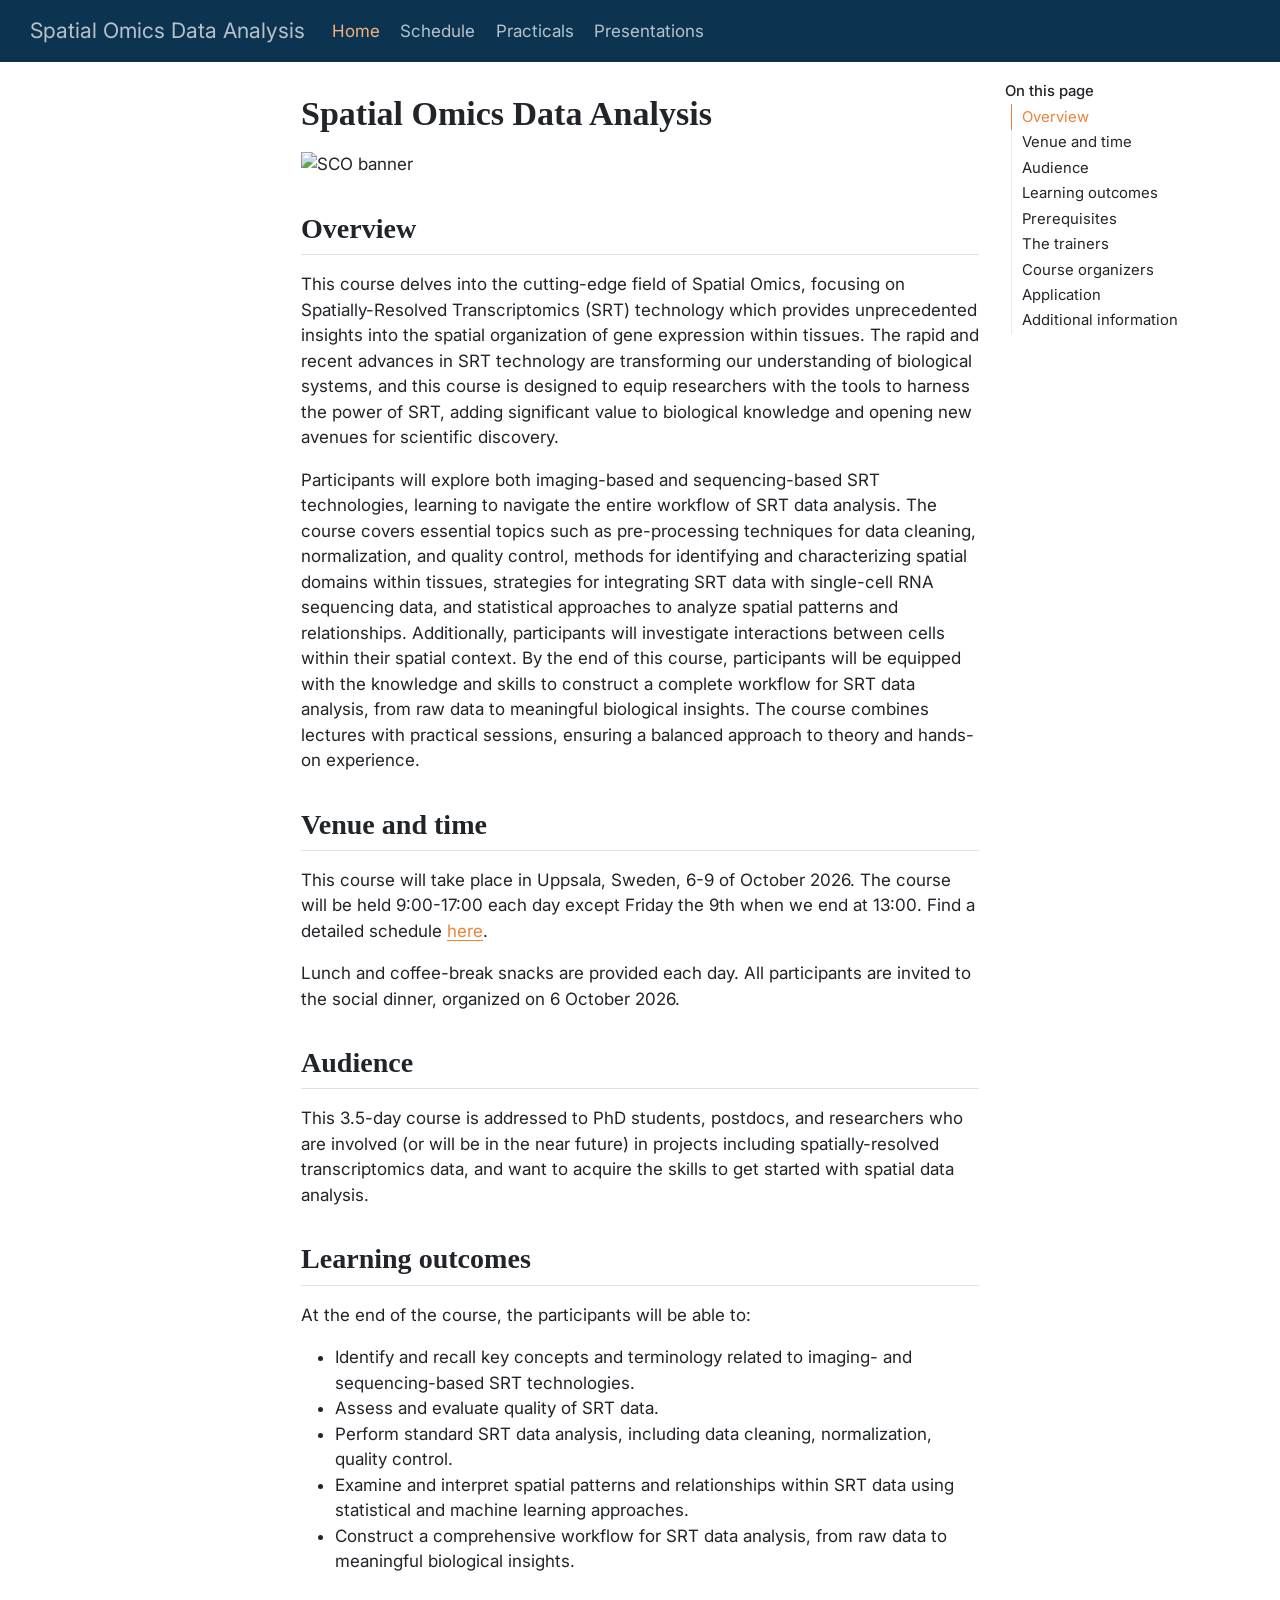
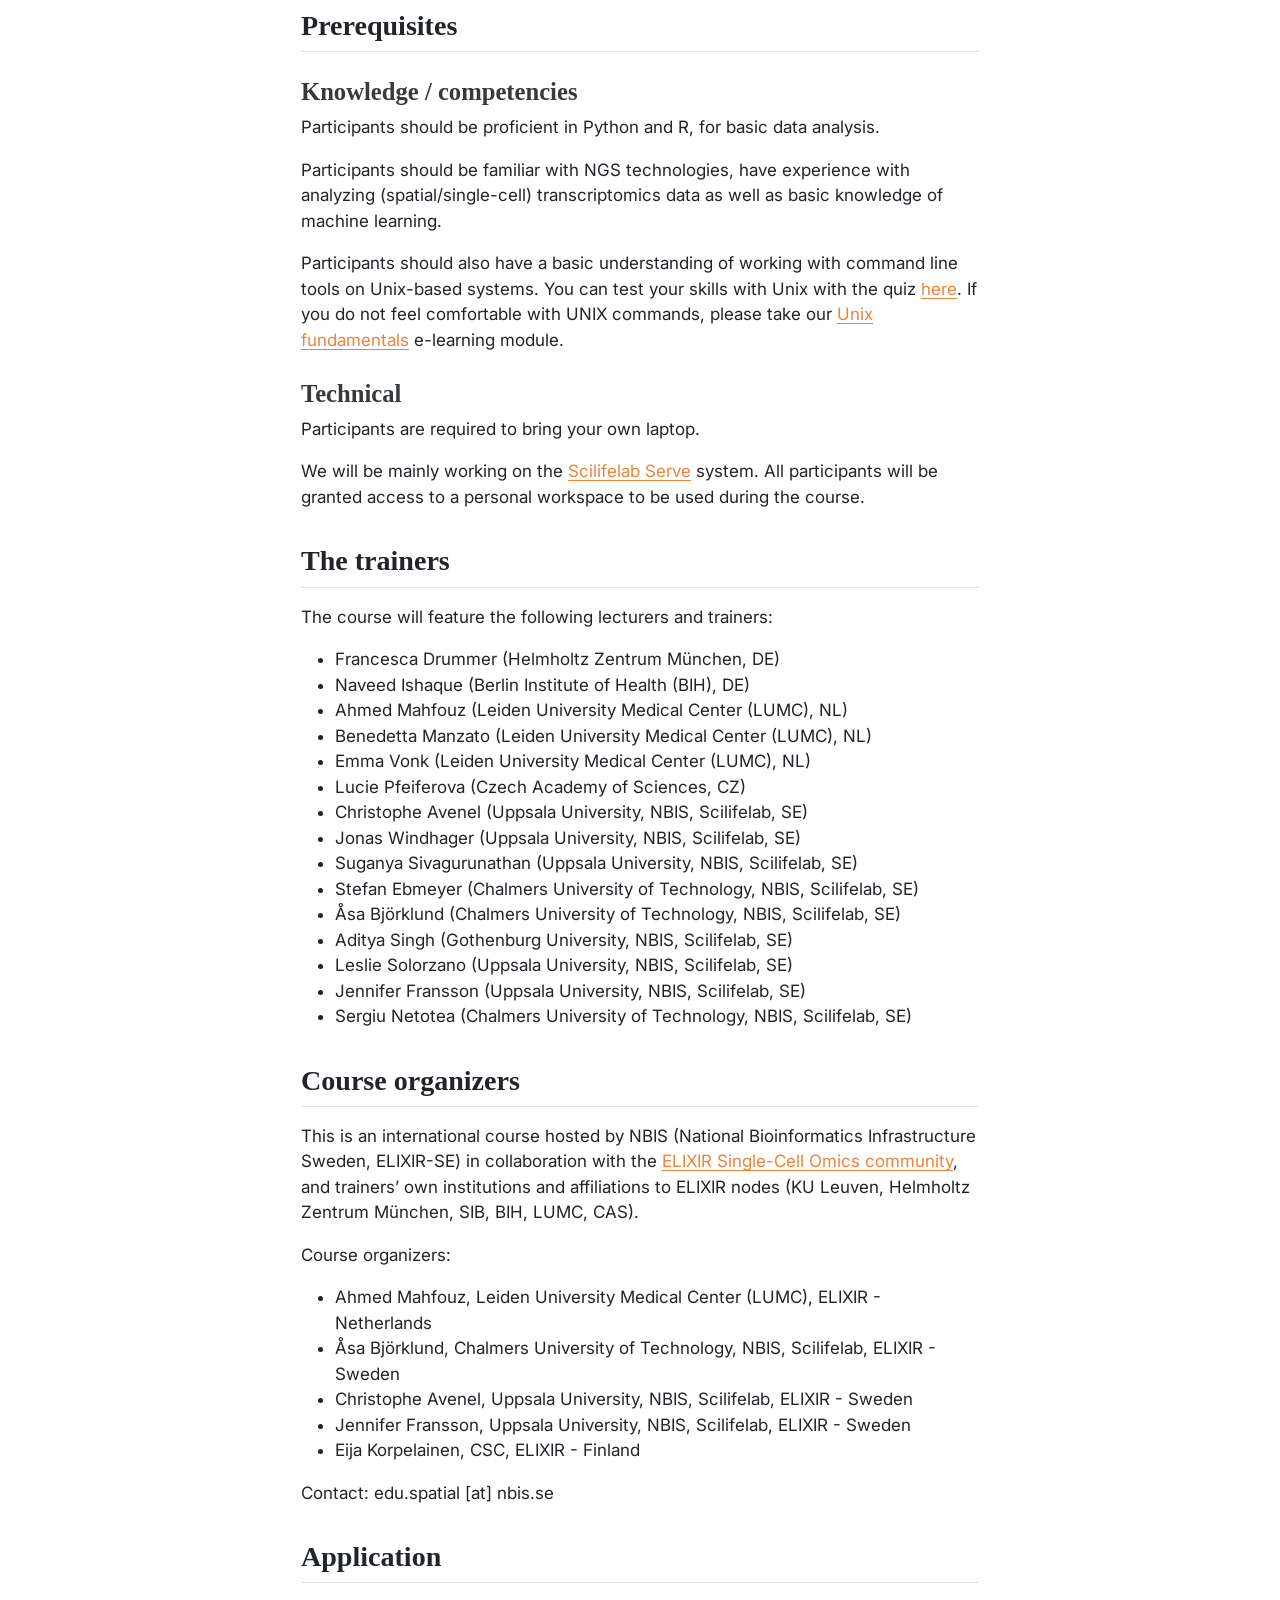
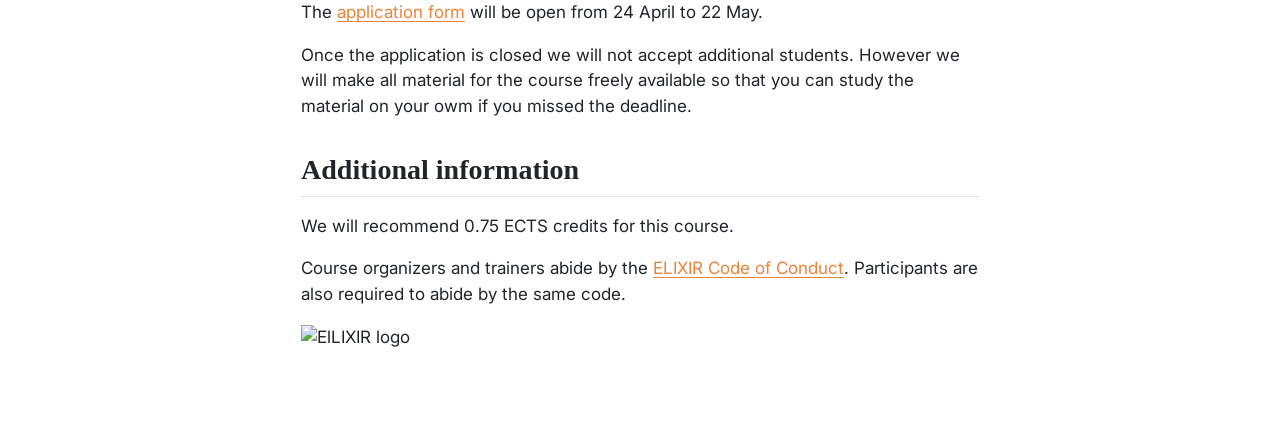
==== index.html @ 13019607 "Built site for gh-pages" ====
<!DOCTYPE html>
<html xmlns="http://www.w3.org/1999/xhtml" lang="en" xml:lang="en"><head>

<meta charset="utf-8">
<meta name="generator" content="quarto-1.9.37">

<meta name="viewport" content="width=device-width, initial-scale=1.0, user-scalable=yes">


<title>Spatial Omics Data Analysis</title>
<style>
/* Default styles provided by pandoc.
** See https://pandoc.org/MANUAL.html#variables-for-html for config info.
*/
code{white-space: pre-wrap;}
span.smallcaps{font-variant: small-caps;}
div.columns{display: flex; gap: min(4vw, 1.5em);}
div.column{flex: auto; overflow-x: auto;}
div.hanging-indent{margin-left: 1.5em; text-indent: -1.5em;}
ul.task-list{list-style: none;}
ul.task-list li input[type="checkbox"] {
  width: 0.8em;
  margin: 0 0.8em 0.2em -1em; /* quarto-specific, see https://github.com/quarto-dev/quarto-cli/issues/4556 */ 
  vertical-align: middle;
}
</style>


<script src="site_libs/quarto-nav/quarto-nav.js"></script>
<script src="site_libs/quarto-nav/headroom.min.js"></script>
<script src="site_libs/clipboard/clipboard.min.js"></script>
<script src="site_libs/quarto-search/autocomplete.umd.js"></script>
<script src="site_libs/quarto-search/fuse.min.js"></script>
<script src="site_libs/quarto-search/quarto-search.js"></script>
<meta name="quarto:offset" content="./">
<link href="./assets/elixir_favicon.ico" rel="icon">
<script src="site_libs/quarto-html/quarto.js" type="module"></script>
<script src="site_libs/quarto-html/tabsets/tabsets.js" type="module"></script>
<script src="site_libs/quarto-html/popper.min.js"></script>
<script src="site_libs/quarto-html/tippy.umd.min.js"></script>
<script src="site_libs/quarto-html/anchor.min.js"></script>
<link href="site_libs/quarto-html/tippy.css" rel="stylesheet">
<link href="site_libs/quarto-html/quarto-syntax-highlighting-7f8f88aac4f3542376d5c11b86a4c14d.css" rel="stylesheet" id="quarto-text-highlighting-styles">
<script src="site_libs/bootstrap/bootstrap.min.js"></script>
<link href="site_libs/bootstrap/bootstrap-icons.css" rel="stylesheet">
<link href="site_libs/bootstrap/bootstrap-8b80c645abefe39c3306ede891ec8e06.min.css" rel="stylesheet" append-hash="true" id="quarto-bootstrap" data-mode="light">
<script id="quarto-search-options" type="application/json">{
  "location": "navbar",
  "copy-button": false,
  "collapse-after": 3,
  "panel-placement": "end",
  "type": "overlay",
  "limit": 50,
  "keyboard-shortcut": [
    "f",
    "/",
    "s"
  ],
  "show-item-context": false,
  "language": {
    "search-no-results-text": "No results",
    "search-matching-documents-text": "matching documents",
    "search-copy-link-title": "Copy link to search",
    "search-hide-matches-text": "Hide additional matches",
    "search-more-match-text": "more match in this document",
    "search-more-matches-text": "more matches in this document",
    "search-clear-button-title": "Clear",
    "search-text-placeholder": "",
    "search-detached-cancel-button-title": "Cancel",
    "search-submit-button-title": "Submit",
    "search-label": "Search"
  }
}</script>


</head>

<body class="nav-sidebar floating nav-fixed quarto-light">

<div id="quarto-search-results"></div>
  <header id="quarto-header" class="headroom fixed-top">
    <nav class="navbar navbar-expand-lg " data-bs-theme="dark">
      <div class="navbar-container container-fluid">
      <div class="navbar-brand-container mx-auto">
    <a class="navbar-brand" href="./index.html">
    <span class="navbar-title">Spatial Omics Data Analysis</span>
    </a>
  </div>
            <div id="quarto-search" class="" title="Search"></div>
          <button class="navbar-toggler" type="button" data-bs-toggle="collapse" data-bs-target="#navbarCollapse" aria-controls="navbarCollapse" role="menu" aria-expanded="false" aria-label="Toggle navigation" onclick="if (window.quartoToggleHeadroom) { window.quartoToggleHeadroom(); }">
  <span class="navbar-toggler-icon"></span>
</button>
          <div class="collapse navbar-collapse" id="navbarCollapse">
            <ul class="navbar-nav navbar-nav-scroll me-auto">
  <li class="nav-item">
    <a class="nav-link active" href="./index.html" aria-current="page"> 
<span class="menu-text">Home</span></a>
  </li>  
  <li class="nav-item">
    <a class="nav-link" href="./schedule.html"> 
<span class="menu-text">Schedule</span></a>
  </li>  
  <li class="nav-item">
    <a class="nav-link" href="./practicals.html"> 
<span class="menu-text">Practicals</span></a>
  </li>  
  <li class="nav-item">
    <a class="nav-link" href="./presentations.html"> 
<span class="menu-text">Presentations</span></a>
  </li>  
</ul>
            <ul class="navbar-nav navbar-nav-scroll ms-auto">
  <li class="nav-item compact">
    <a class="nav-link" href="https://github.com/elixir-europe-training/ELIXIR-SCO-spatial-omics-2026/"> <i class="bi bi-github" role="img" aria-label="GitHub">
</i> 
<span class="menu-text"></span></a>
  </li>  
</ul>
          </div> <!-- /navcollapse -->
            <div class="quarto-navbar-tools">
</div>
      </div> <!-- /container-fluid -->
    </nav>
  <nav class="quarto-secondary-nav">
    <div class="container-fluid d-flex">
      <button type="button" class="quarto-btn-toggle btn" data-bs-toggle="collapse" role="button" data-bs-target=".quarto-sidebar-collapse-item" aria-controls="quarto-sidebar" aria-expanded="false" aria-label="Toggle sidebar navigation" onclick="if (window.quartoToggleHeadroom) { window.quartoToggleHeadroom(); }">
        <i class="bi bi-layout-text-sidebar-reverse"></i>
      </button>
        <nav class="quarto-page-breadcrumbs" aria-label="breadcrumb"><ol class="breadcrumb"><li class="breadcrumb-item">Spatial Omics Data Analysis</li></ol></nav>
        <a class="flex-grow-1" role="navigation" data-bs-toggle="collapse" data-bs-target=".quarto-sidebar-collapse-item" aria-controls="quarto-sidebar" aria-expanded="false" aria-label="Toggle sidebar navigation" onclick="if (window.quartoToggleHeadroom) { window.quartoToggleHeadroom(); }">      
        </a>
    </div>
  </nav>
</header>
<!-- content -->
<div id="quarto-content" class="quarto-container page-columns page-rows-contents page-layout-article page-navbar">
<!-- sidebar -->
  <nav id="quarto-sidebar" class="sidebar collapse collapse-horizontal quarto-sidebar-collapse-item sidebar-navigation floating overflow-auto">
    <div class="pt-lg-2 mt-2 text-left sidebar-header">
      <a href="./index.html" class="sidebar-logo-link">
      <img src="./assets/ELIXIR1.png" alt="" class="sidebar-logo light-content py-0 d-lg-inline d-none">
      <img src="./assets/ELIXIR1.png" alt="" class="sidebar-logo dark-content py-0 d-lg-inline d-none">
      </a>
      </div>
</nav>
<div id="quarto-sidebar-glass" class="quarto-sidebar-collapse-item" data-bs-toggle="collapse" data-bs-target=".quarto-sidebar-collapse-item"></div>
<!-- margin-sidebar -->
    <div id="quarto-margin-sidebar" class="sidebar margin-sidebar">
        <nav id="TOC" role="doc-toc" class="toc-active">
    <h2 id="toc-title">On this page</h2>
   
  <ul>
  <li><a href="#overview" id="toc-overview" class="nav-link active" data-scroll-target="#overview">Overview</a></li>
  <li><a href="#venue-and-time" id="toc-venue-and-time" class="nav-link" data-scroll-target="#venue-and-time">Venue and time</a></li>
  <li><a href="#audience" id="toc-audience" class="nav-link" data-scroll-target="#audience">Audience</a></li>
  <li><a href="#learning-outcomes" id="toc-learning-outcomes" class="nav-link" data-scroll-target="#learning-outcomes">Learning outcomes</a></li>
  <li><a href="#prerequisites" id="toc-prerequisites" class="nav-link" data-scroll-target="#prerequisites">Prerequisites</a>
  <ul class="collapse">
  <li><a href="#knowledge-competencies" id="toc-knowledge-competencies" class="nav-link" data-scroll-target="#knowledge-competencies">Knowledge / competencies</a></li>
  <li><a href="#technical" id="toc-technical" class="nav-link" data-scroll-target="#technical">Technical</a></li>
  </ul></li>
  <li><a href="#the-trainers" id="toc-the-trainers" class="nav-link" data-scroll-target="#the-trainers">The trainers</a></li>
  <li><a href="#course-organizers" id="toc-course-organizers" class="nav-link" data-scroll-target="#course-organizers">Course organizers</a></li>
  <li><a href="#application" id="toc-application" class="nav-link" data-scroll-target="#application">Application</a></li>
  <li><a href="#additional-information" id="toc-additional-information" class="nav-link" data-scroll-target="#additional-information">Additional information</a></li>
  </ul>
</nav>
    </div>
<!-- main -->
<main class="content" id="quarto-document-content">

<header id="title-block-header" class="quarto-title-block default">
<div class="quarto-title">
<h1 class="title">Spatial Omics Data Analysis</h1>
</div>



<div class="quarto-title-meta">

    
  
    
  </div>
  


</header>


<p><img src="https://raw.githubusercontent.com/sib-swiss/images-training/main/SPODA/ELIXIR/SCObanner.png" alt="SCO banner" style="width:500px;"></p>
<section id="overview" class="level2">
<h2 class="anchored" data-anchor-id="overview">Overview</h2>
<p>This course delves into the cutting-edge field of Spatial Omics, focusing on Spatially-Resolved Transcriptomics (SRT) technology which provides unprecedented insights into the spatial organization of gene expression within tissues. The rapid and recent advances in SRT technology are transforming our understanding of biological systems, and this course is designed to equip researchers with the tools to harness the power of SRT, adding significant value to biological knowledge and opening new avenues for scientific discovery.</p>
<p>Participants will explore both imaging-based and sequencing-based SRT technologies, learning to navigate the entire workflow of SRT data analysis. The course covers essential topics such as pre-processing techniques for data cleaning, normalization, and quality control, methods for identifying and characterizing spatial domains within tissues, strategies for integrating SRT data with single-cell RNA sequencing data, and statistical approaches to analyze spatial patterns and relationships. Additionally, participants will investigate interactions between cells within their spatial context. By the end of this course, participants will be equipped with the knowledge and skills to construct a complete workflow for SRT data analysis, from raw data to meaningful biological insights. The course combines lectures with practical sessions, ensuring a balanced approach to theory and hands-on experience.</p>
</section>
<section id="venue-and-time" class="level2">
<h2 class="anchored" data-anchor-id="venue-and-time">Venue and time</h2>
<p>This course will take place in Uppsala, Sweden, 6-9 of October 2026. The course will be held 9:00-17:00 each day except Friday the 9th when we end at 13:00. Find a detailed schedule <a href="./schedule.html">here</a>.</p>
<p>Lunch and coffee-break snacks are provided each day. All participants are invited to the social dinner, organized on 6 October 2026.</p>
</section>
<section id="audience" class="level2">
<h2 class="anchored" data-anchor-id="audience">Audience</h2>
<p>This 3.5-day course is addressed to PhD students, postdocs, and researchers who are involved (or will be in the near future) in projects including spatially-resolved transcriptomics data, and want to acquire the skills to get started with spatial data analysis.</p>
</section>
<section id="learning-outcomes" class="level2">
<h2 class="anchored" data-anchor-id="learning-outcomes">Learning outcomes</h2>
<p>At the end of the course, the participants will be able to:</p>
<ul>
<li>Identify and recall key concepts and terminology related to imaging- and sequencing-based SRT technologies.</li>
<li>Assess and evaluate quality of SRT data.</li>
<li>Perform standard SRT data analysis, including data cleaning, normalization, quality control.</li>
<li>Examine and interpret spatial patterns and relationships within SRT data using statistical and machine learning approaches.</li>
<li>Construct a comprehensive workflow for SRT data analysis, from raw data to meaningful biological insights.</li>
</ul>
</section>
<section id="prerequisites" class="level2">
<h2 class="anchored" data-anchor-id="prerequisites">Prerequisites</h2>
<section id="knowledge-competencies" class="level3">
<h3 class="anchored" data-anchor-id="knowledge-competencies">Knowledge / competencies</h3>
<p>Participants should be proficient in Python and R, for basic data analysis.</p>
<p>Participants should be familiar with NGS technologies, have experience with analyzing (spatial/single-cell) transcriptomics data as well as basic knowledge of machine learning.</p>
<p>Participants should also have a basic understanding of working with command line tools on Unix-based systems. You can test your skills with Unix with the quiz <a href="https://docs.google.com/forms/d/e/1FAIpQLSd2BEWeOKLbIRGBT_aDEGPce1FOaVYBbhBiaqcaHoBKNB27MQ/viewform?usp=sf_link">here</a>. If you do not feel comfortable with UNIX commands, please take our <a href="https://edu.sib.swiss/pluginfile.php/2878/mod_resource/content/4/couselab-html/content.html" target="”_blank”">Unix fundamentals</a> e-learning module.</p>
</section>
<section id="technical" class="level3">
<h3 class="anchored" data-anchor-id="technical">Technical</h3>
<p>Participants are required to bring your own laptop.</p>
<p>We will be mainly working on the <a href="https://serve.scilifelab.se/">Scilifelab Serve</a> system. All participants will be granted access to a personal workspace to be used during the course.</p>
</section>
</section>
<section id="the-trainers" class="level2">
<h2 class="anchored" data-anchor-id="the-trainers">The trainers</h2>
<p>The course will feature the following lecturers and trainers:</p>
<ul>
<li>Francesca Drummer (Helmholtz Zentrum München, DE)</li>
<li>Naveed Ishaque (Berlin Institute of Health (BIH), DE)</li>
<li>Ahmed Mahfouz (Leiden University Medical Center (LUMC), NL)</li>
<li>Benedetta Manzato (Leiden University Medical Center (LUMC), NL)</li>
<li>Emma Vonk (Leiden University Medical Center (LUMC), NL)</li>
<li>Lucie Pfeiferova (Czech Academy of Sciences, CZ)</li>
<li>Christophe Avenel (Uppsala University, NBIS, Scilifelab, SE)</li>
<li>Jonas Windhager (Uppsala University, NBIS, Scilifelab, SE)</li>
<li>Suganya Sivagurunathan (Uppsala University, NBIS, Scilifelab, SE)</li>
<li>Stefan Ebmeyer (Chalmers University of Technology, NBIS, Scilifelab, SE)</li>
<li>Åsa Björklund (Chalmers University of Technology, NBIS, Scilifelab, SE)</li>
<li>Aditya Singh (Gothenburg University, NBIS, Scilifelab, SE)</li>
<li>Leslie Solorzano (Uppsala University, NBIS, Scilifelab, SE)</li>
<li>Jennifer Fransson (Uppsala University, NBIS, Scilifelab, SE)</li>
<li>Sergiu Netotea (Chalmers University of Technology, NBIS, Scilifelab, SE)</li>
</ul>
</section>
<section id="course-organizers" class="level2">
<h2 class="anchored" data-anchor-id="course-organizers">Course organizers</h2>
<p>This is an international course hosted by NBIS (National Bioinformatics Infrastructure Sweden, ELIXIR-SE) in collaboration with the <a href="https://elixir-europe.org/communities/single-cell-omics">ELIXIR Single-Cell Omics community</a>, and trainers’ own institutions and affiliations to ELIXIR nodes (KU Leuven, Helmholtz Zentrum München, SIB, BIH, LUMC, CAS).</p>
<p>Course organizers:</p>
<ul>
<li>Ahmed Mahfouz, Leiden University Medical Center (LUMC), ELIXIR - Netherlands</li>
<li>Åsa Björklund, Chalmers University of Technology, NBIS, Scilifelab, ELIXIR - Sweden</li>
<li>Christophe Avenel, Uppsala University, NBIS, Scilifelab, ELIXIR - Sweden</li>
<li>Jennifer Fransson, Uppsala University, NBIS, Scilifelab, ELIXIR - Sweden</li>
<li>Eija Korpelainen, CSC, ELIXIR - Finland</li>
</ul>
<p>Contact: edu.spatial [at] nbis.se</p>
</section>
<section id="application" class="level2">
<h2 class="anchored" data-anchor-id="application">Application</h2>
<p>The <a href="Add link">application form</a> will be open from 24 April to 22 May.</p>
<p>Once the application is closed we will not accept additional students. However we will make all material for the course freely available so that you can study the material on your owm if you missed the deadline.</p>
</section>
<section id="additional-information" class="level2">
<h2 class="anchored" data-anchor-id="additional-information">Additional information</h2>
<p>We will recommend 0.75 ECTS credits for this course.</p>
<p>Course organizers and trainers abide by the <a href="https://elixir-europe.org/events/code-of-conduct">ELIXIR Code of Conduct</a>. Participants are also required to abide by the same code.</p>
<p><img src="https://raw.githubusercontent.com/sib-swiss/images-training/main/SPODA/ELIXIR/ELIXIR1.png" alt="ElLIXIR logo" style="height: 210px; width:300px;"></p>
<!--<img src="https://raw.githubusercontent.com/sib-swiss/images-training/main/SPODA/ELIXIR/ELIXIR1.png" alt="ElLIXIR logo"/> -->


</section>

</main> <!-- /main -->
<script id="quarto-html-after-body" type="application/javascript">
  window.document.addEventListener("DOMContentLoaded", function (event) {
    const icon = "";
    const anchorJS = new window.AnchorJS();
    anchorJS.options = {
      placement: 'right',
      icon: icon
    };
    anchorJS.add('.anchored');
    const isCodeAnnotation = (el) => {
      for (const clz of el.classList) {
        if (clz.startsWith('code-annotation-')) {                     
          return true;
        }
      }
      return false;
    }
    const onCopySuccess = function(e) {
      // button target
      const button = e.trigger;
      // don't keep focus
      button.blur();
      // flash "checked"
      button.classList.add('code-copy-button-checked');
      var currentTitle = button.getAttribute("title");
      button.setAttribute("title", "Copied!");
      let tooltip;
      if (window.bootstrap) {
        button.setAttribute("data-bs-toggle", "tooltip");
        button.setAttribute("data-bs-placement", "left");
        button.setAttribute("data-bs-title", "Copied!");
        tooltip = new bootstrap.Tooltip(button, 
          { trigger: "manual", 
            customClass: "code-copy-button-tooltip",
            offset: [0, -8]});
        tooltip.show();    
      }
      setTimeout(function() {
        if (tooltip) {
          tooltip.hide();
          button.removeAttribute("data-bs-title");
          button.removeAttribute("data-bs-toggle");
          button.removeAttribute("data-bs-placement");
        }
        button.setAttribute("title", currentTitle);
        button.classList.remove('code-copy-button-checked');
      }, 1000);
      // clear code selection
      e.clearSelection();
    }
    const getTextToCopy = function(trigger) {
      const outerScaffold = trigger.parentElement.cloneNode(true);
      const codeEl = outerScaffold.querySelector('code');
      for (const childEl of codeEl.children) {
        if (isCodeAnnotation(childEl)) {
          childEl.remove();
        }
      }
      return codeEl.innerText;
    }
    const clipboard = new window.ClipboardJS('.code-copy-button:not([data-in-quarto-modal])', {
      text: getTextToCopy
    });
    clipboard.on('success', onCopySuccess);
    if (window.document.getElementById('quarto-embedded-source-code-modal')) {
      const clipboardModal = new window.ClipboardJS('.code-copy-button[data-in-quarto-modal]', {
        text: getTextToCopy,
        container: window.document.getElementById('quarto-embedded-source-code-modal')
      });
      clipboardModal.on('success', onCopySuccess);
    }
      var localhostRegex = new RegExp(/^(?:http|https):\/\/localhost\:?[0-9]*\//);
      var mailtoRegex = new RegExp(/^mailto:/);
        var filterRegex = new RegExp("https:\/\/elixir-europe-training\.github\.io\/ELIXIR-SCO-spatial-omics-2026\/");
      var isInternal = (href) => {
          return filterRegex.test(href) || localhostRegex.test(href) || mailtoRegex.test(href);
      }
      // Inspect non-navigation links and adorn them if external
     var links = window.document.querySelectorAll('a[href]:not(.nav-link):not(.navbar-brand):not(.toc-action):not(.sidebar-link):not(.sidebar-item-toggle):not(.pagination-link):not(.no-external):not([aria-hidden]):not(.dropdown-item):not(.quarto-navigation-tool):not(.about-link)');
      for (var i=0; i<links.length; i++) {
        const link = links[i];
        if (!isInternal(link.href)) {
          // undo the damage that might have been done by quarto-nav.js in the case of
          // links that we want to consider external
          if (link.dataset.originalHref !== undefined) {
            link.href = link.dataset.originalHref;
          }
        }
      }
    function tippyHover(el, contentFn, onTriggerFn, onUntriggerFn) {
      const config = {
        allowHTML: true,
        maxWidth: 500,
        delay: 100,
        arrow: false,
        appendTo: function(el) {
            return el.parentElement;
        },
        interactive: true,
        interactiveBorder: 10,
        theme: 'quarto',
        placement: 'bottom-start',
      };
      if (contentFn) {
        config.content = contentFn;
      }
      if (onTriggerFn) {
        config.onTrigger = onTriggerFn;
      }
      if (onUntriggerFn) {
        config.onUntrigger = onUntriggerFn;
      }
      window.tippy(el, config); 
    }
    const noterefs = window.document.querySelectorAll('a[role="doc-noteref"]');
    for (var i=0; i<noterefs.length; i++) {
      const ref = noterefs[i];
      tippyHover(ref, function() {
        // use id or data attribute instead here
        let href = ref.getAttribute('data-footnote-href') || ref.getAttribute('href');
        try { href = new URL(href).hash; } catch {}
        const id = href.replace(/^#\/?/, "");
        const note = window.document.getElementById(id);
        if (note) {
          return note.innerHTML;
        } else {
          return "";
        }
      });
    }
    const xrefs = window.document.querySelectorAll('a.quarto-xref');
    const processXRef = (id, note) => {
      // Strip column container classes
      const stripColumnClz = (el) => {
        el.classList.remove("page-full", "page-columns");
        if (el.children) {
          for (const child of el.children) {
            stripColumnClz(child);
          }
        }
      }
      stripColumnClz(note)
      if (id === null || id.startsWith('sec-')) {
        // Special case sections, only their first couple elements
        const container = document.createElement("div");
        if (note.children && note.children.length > 2) {
          container.appendChild(note.children[0].cloneNode(true));
          for (let i = 1; i < note.children.length; i++) {
            const child = note.children[i];
            if (child.tagName === "P" && child.innerText === "") {
              continue;
            } else {
              container.appendChild(child.cloneNode(true));
              break;
            }
          }
          if (window.Quarto?.typesetMath) {
            window.Quarto.typesetMath(container);
          }
          return container.innerHTML
        } else {
          if (window.Quarto?.typesetMath) {
            window.Quarto.typesetMath(note);
          }
          return note.innerHTML;
        }
      } else {
        // Remove any anchor links if they are present
        const anchorLink = note.querySelector('a.anchorjs-link');
        if (anchorLink) {
          anchorLink.remove();
        }
        if (window.Quarto?.typesetMath) {
          window.Quarto.typesetMath(note);
        }
        if (note.classList.contains("callout")) {
          return note.outerHTML;
        } else {
          return note.innerHTML;
        }
      }
    }
    for (var i=0; i<xrefs.length; i++) {
      const xref = xrefs[i];
      tippyHover(xref, undefined, function(instance) {
        instance.disable();
        let url = xref.getAttribute('href');
        let hash = undefined; 
        if (url.startsWith('#')) {
          hash = url;
        } else {
          try { hash = new URL(url).hash; } catch {}
        }
        if (hash) {
          const id = hash.replace(/^#\/?/, "");
          const note = window.document.getElementById(id);
          if (note !== null) {
            try {
              const html = processXRef(id, note.cloneNode(true));
              instance.setContent(html);
            } finally {
              instance.enable();
              instance.show();
            }
          } else {
            // See if we can fetch this
            fetch(url.split('#')[0])
            .then(res => res.text())
            .then(html => {
              const parser = new DOMParser();
              const htmlDoc = parser.parseFromString(html, "text/html");
              const note = htmlDoc.getElementById(id);
              if (note !== null) {
                const html = processXRef(id, note);
                instance.setContent(html);
              } 
            }).finally(() => {
              instance.enable();
              instance.show();
            });
          }
        } else {
          // See if we can fetch a full url (with no hash to target)
          // This is a special case and we should probably do some content thinning / targeting
          fetch(url)
          .then(res => res.text())
          .then(html => {
            const parser = new DOMParser();
            const htmlDoc = parser.parseFromString(html, "text/html");
            const note = htmlDoc.querySelector('main.content');
            if (note !== null) {
              // This should only happen for chapter cross references
              // (since there is no id in the URL)
              // remove the first header
              if (note.children.length > 0 && note.children[0].tagName === "HEADER") {
                note.children[0].remove();
              }
              const html = processXRef(null, note);
              instance.setContent(html);
            } 
          }).finally(() => {
            instance.enable();
            instance.show();
          });
        }
      }, function(instance) {
      });
    }
        let selectedAnnoteEl;
        const selectorForAnnotation = ( cell, annotation) => {
          let cellAttr = 'data-code-cell="' + cell + '"';
          let lineAttr = 'data-code-annotation="' +  annotation + '"';
          const selector = 'span[' + cellAttr + '][' + lineAttr + ']';
          return selector;
        }
        const selectCodeLines = (annoteEl) => {
          const doc = window.document;
          const targetCell = annoteEl.getAttribute("data-target-cell");
          const targetAnnotation = annoteEl.getAttribute("data-target-annotation");
          const annoteSpan = window.document.querySelector(selectorForAnnotation(targetCell, targetAnnotation));
          const lines = annoteSpan.getAttribute("data-code-lines").split(",");
          const lineIds = lines.map((line) => {
            return targetCell + "-" + line;
          })
          let top = null;
          let height = null;
          let parent = null;
          if (lineIds.length > 0) {
              //compute the position of the single el (top and bottom and make a div)
              const el = window.document.getElementById(lineIds[0]);
              top = el.offsetTop;
              height = el.offsetHeight;
              parent = el.parentElement.parentElement;
            if (lineIds.length > 1) {
              const lastEl = window.document.getElementById(lineIds[lineIds.length - 1]);
              const bottom = lastEl.offsetTop + lastEl.offsetHeight;
              height = bottom - top;
            }
            if (top !== null && height !== null && parent !== null) {
              // cook up a div (if necessary) and position it 
              let div = window.document.getElementById("code-annotation-line-highlight");
              if (div === null) {
                div = window.document.createElement("div");
                div.setAttribute("id", "code-annotation-line-highlight");
                div.style.position = 'absolute';
                parent.appendChild(div);
              }
              div.style.top = top - 2 + "px";
              div.style.height = height + 4 + "px";
              div.style.left = 0;
              let gutterDiv = window.document.getElementById("code-annotation-line-highlight-gutter");
              if (gutterDiv === null) {
                gutterDiv = window.document.createElement("div");
                gutterDiv.setAttribute("id", "code-annotation-line-highlight-gutter");
                gutterDiv.style.position = 'absolute';
                const codeCell = window.document.getElementById(targetCell);
                const gutter = codeCell.querySelector('.code-annotation-gutter');
                gutter.appendChild(gutterDiv);
              }
              gutterDiv.style.top = top - 2 + "px";
              gutterDiv.style.height = height + 4 + "px";
            }
            selectedAnnoteEl = annoteEl;
          }
        };
        const unselectCodeLines = () => {
          const elementsIds = ["code-annotation-line-highlight", "code-annotation-line-highlight-gutter"];
          elementsIds.forEach((elId) => {
            const div = window.document.getElementById(elId);
            if (div) {
              div.remove();
            }
          });
          selectedAnnoteEl = undefined;
        };
          // Handle positioning of the toggle
      window.addEventListener(
        "resize",
        throttle(() => {
          elRect = undefined;
          if (selectedAnnoteEl) {
            selectCodeLines(selectedAnnoteEl);
          }
        }, 10)
      );
      function throttle(fn, ms) {
      let throttle = false;
      let timer;
        return (...args) => {
          if(!throttle) { // first call gets through
              fn.apply(this, args);
              throttle = true;
          } else { // all the others get throttled
              if(timer) clearTimeout(timer); // cancel #2
              timer = setTimeout(() => {
                fn.apply(this, args);
                timer = throttle = false;
              }, ms);
          }
        };
      }
        // Attach click handler to the DT
        const annoteDls = window.document.querySelectorAll('dt[data-target-cell]');
        for (const annoteDlNode of annoteDls) {
          annoteDlNode.addEventListener('click', (event) => {
            const clickedEl = event.target;
            if (clickedEl !== selectedAnnoteEl) {
              unselectCodeLines();
              const activeEl = window.document.querySelector('dt[data-target-cell].code-annotation-active');
              if (activeEl) {
                activeEl.classList.remove('code-annotation-active');
              }
              selectCodeLines(clickedEl);
              clickedEl.classList.add('code-annotation-active');
            } else {
              // Unselect the line
              unselectCodeLines();
              clickedEl.classList.remove('code-annotation-active');
            }
          });
        }
    const findCites = (el) => {
      const parentEl = el.parentElement;
      if (parentEl) {
        const cites = parentEl.dataset.cites;
        if (cites) {
          return {
            el,
            cites: cites.split(' ')
          };
        } else {
          return findCites(el.parentElement)
        }
      } else {
        return undefined;
      }
    };
    var bibliorefs = window.document.querySelectorAll('a[role="doc-biblioref"]');
    for (var i=0; i<bibliorefs.length; i++) {
      const ref = bibliorefs[i];
      const citeInfo = findCites(ref);
      if (citeInfo) {
        tippyHover(citeInfo.el, function() {
          var popup = window.document.createElement('div');
          citeInfo.cites.forEach(function(cite) {
            var citeDiv = window.document.createElement('div');
            citeDiv.classList.add('hanging-indent');
            citeDiv.classList.add('csl-entry');
            var biblioDiv = window.document.getElementById('ref-' + cite);
            if (biblioDiv) {
              citeDiv.innerHTML = biblioDiv.innerHTML;
            }
            popup.appendChild(citeDiv);
          });
          return popup.innerHTML;
        });
      }
    }
  });
  </script>
</div> <!-- /content -->




</body></html>
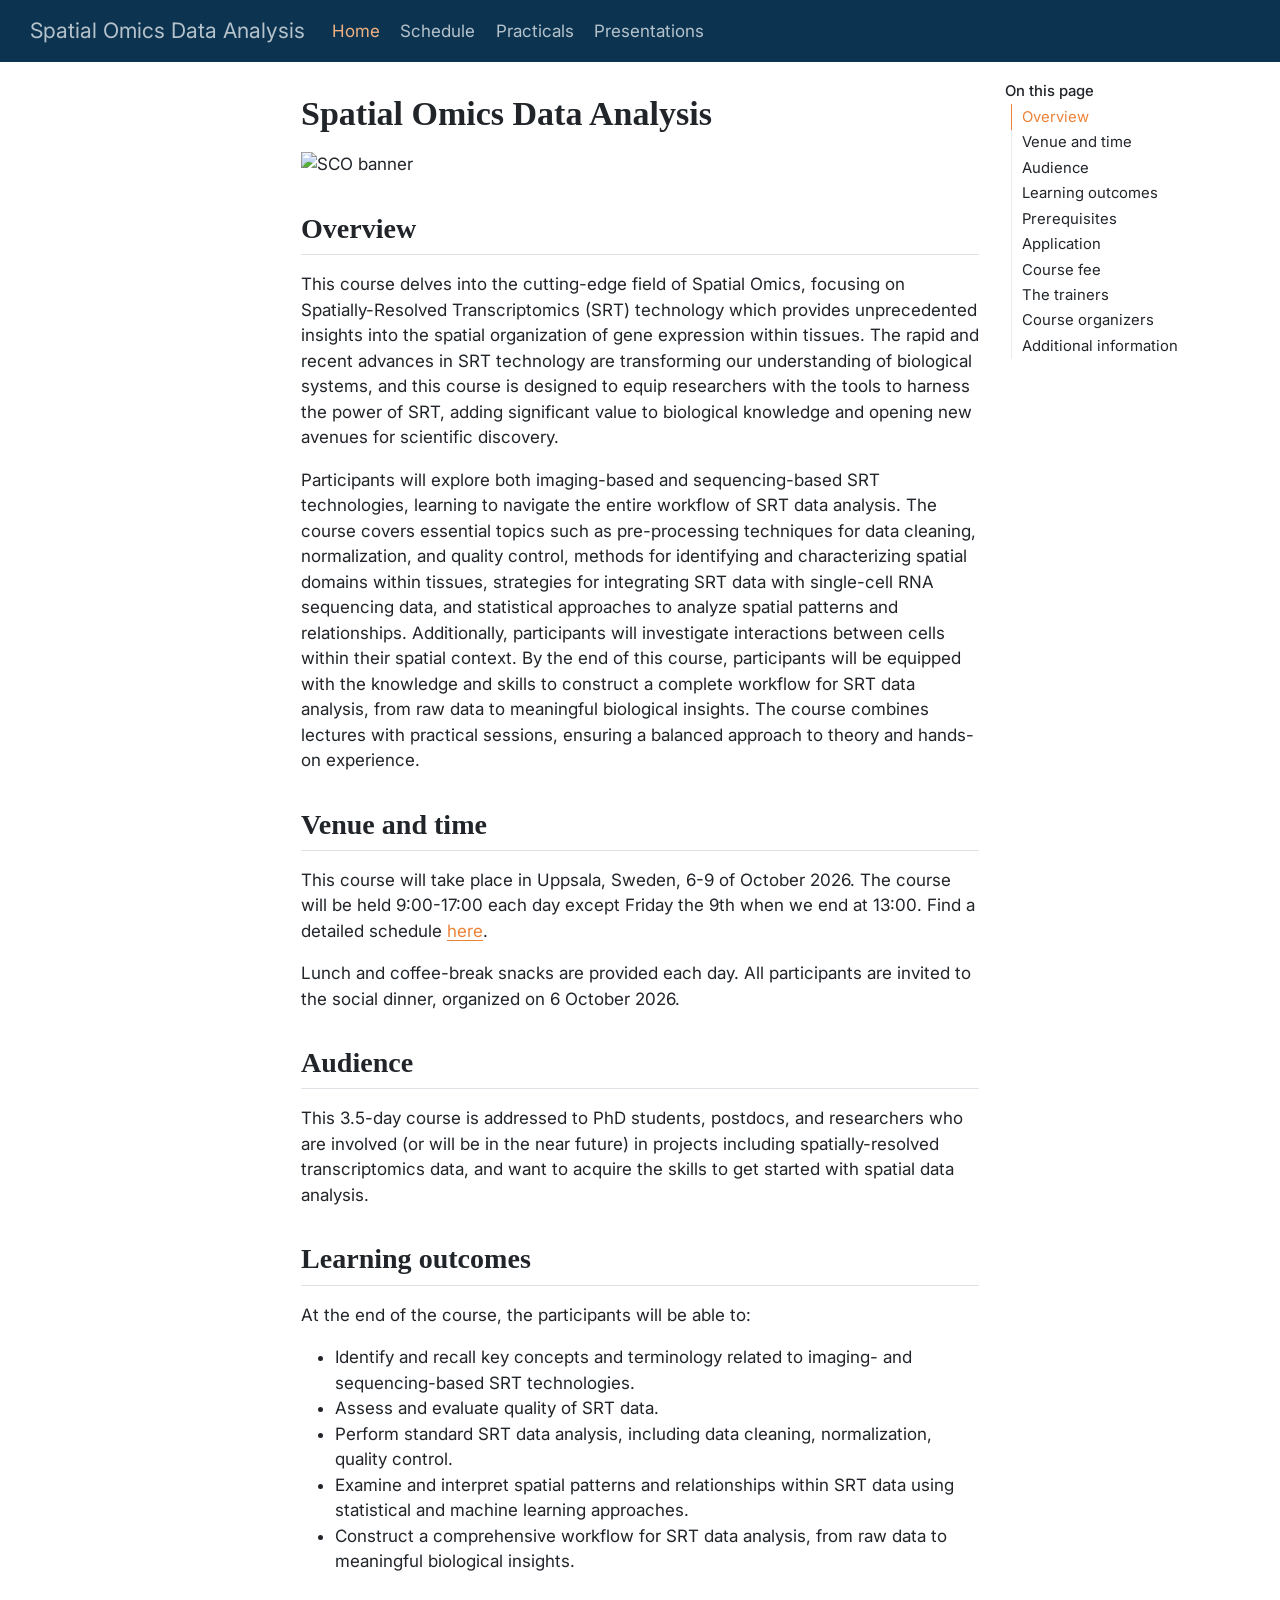
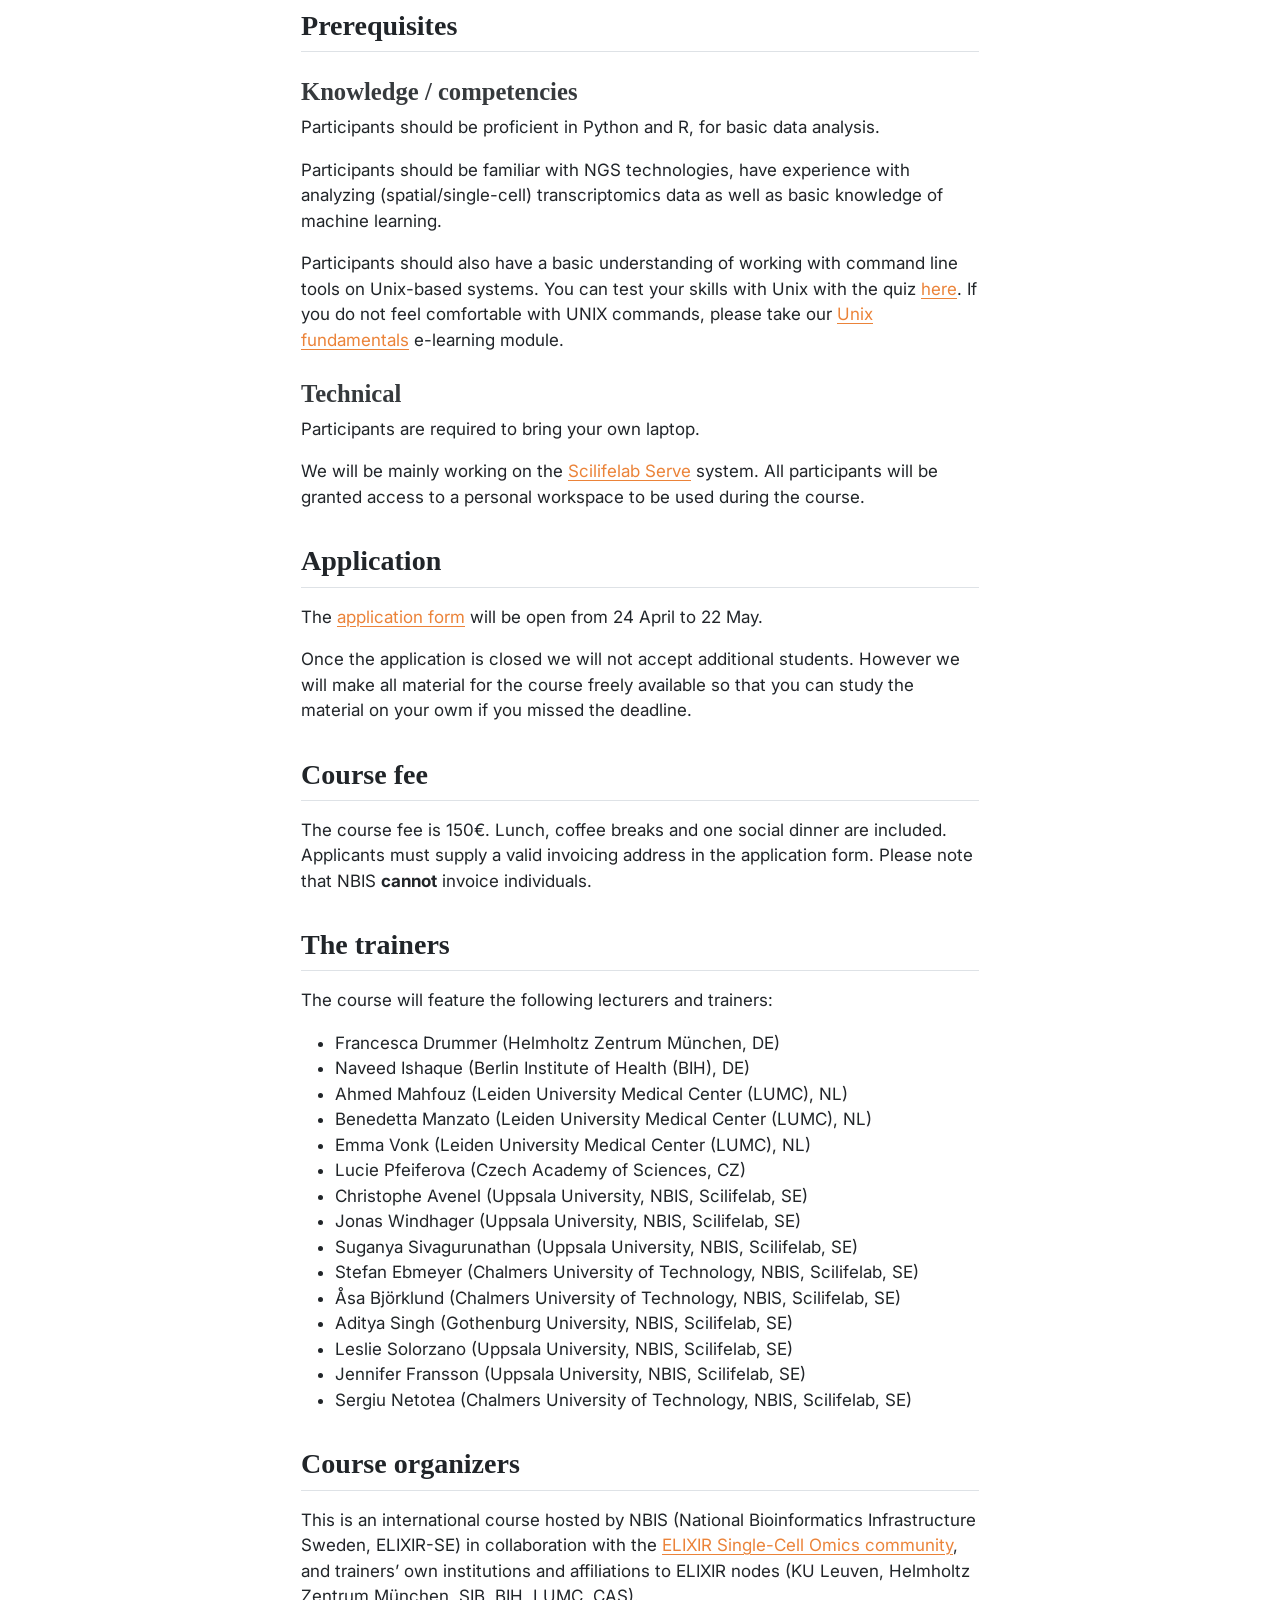
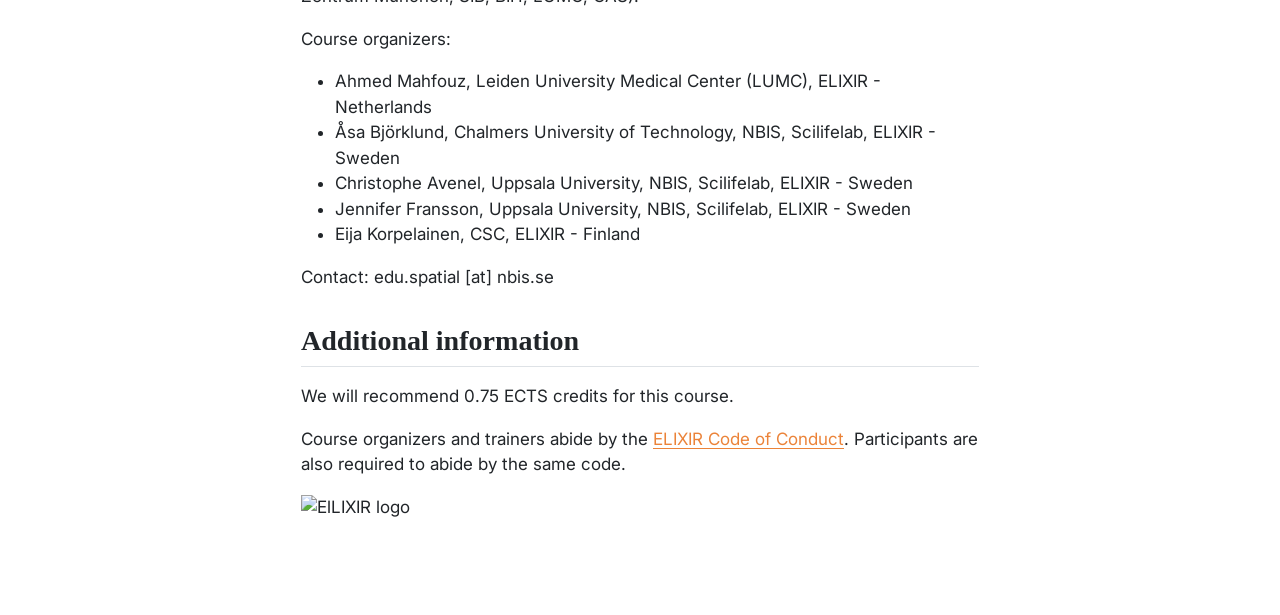
==== commit 5b676dfa: "Built site for gh-pages" ====
--- a/index.html
+++ b/index.html
@@ -159,9 +159,10 @@
   <li><a href="#knowledge-competencies" id="toc-knowledge-competencies" class="nav-link" data-scroll-target="#knowledge-competencies">Knowledge / competencies</a></li>
   <li><a href="#technical" id="toc-technical" class="nav-link" data-scroll-target="#technical">Technical</a></li>
   </ul></li>
+  <li><a href="#application" id="toc-application" class="nav-link" data-scroll-target="#application">Application</a></li>
+  <li><a href="#course-fee" id="toc-course-fee" class="nav-link" data-scroll-target="#course-fee">Course fee</a></li>
   <li><a href="#the-trainers" id="toc-the-trainers" class="nav-link" data-scroll-target="#the-trainers">The trainers</a></li>
   <li><a href="#course-organizers" id="toc-course-organizers" class="nav-link" data-scroll-target="#course-organizers">Course organizers</a></li>
-  <li><a href="#application" id="toc-application" class="nav-link" data-scroll-target="#application">Application</a></li>
   <li><a href="#additional-information" id="toc-additional-information" class="nav-link" data-scroll-target="#additional-information">Additional information</a></li>
   </ul>
 </nav>
@@ -227,6 +228,15 @@
 <p>Participants are required to bring your own laptop.</p>
 <p>We will be mainly working on the <a href="https://serve.scilifelab.se/">Scilifelab Serve</a> system. All participants will be granted access to a personal workspace to be used during the course.</p>
 </section>
+</section>
+<section id="application" class="level2">
+<h2 class="anchored" data-anchor-id="application">Application</h2>
+<p>The <a href="https://docs.google.com/forms/d/e/1FAIpQLSfuCK9vRDuvmvl3REqMdPiFf1RtLLBIQRa87uYJEbgB8XGPBw/viewform">application form</a> will be open from 24 April to 22 May.</p>
+<p>Once the application is closed we will not accept additional students. However we will make all material for the course freely available so that you can study the material on your owm if you missed the deadline.</p>
+</section>
+<section id="course-fee" class="level2">
+<h2 class="anchored" data-anchor-id="course-fee">Course fee</h2>
+<p>The course fee is 150€. Lunch, coffee breaks and one social dinner are included. Applicants must supply a valid invoicing address in the application form. Please note that NBIS <strong>cannot</strong> invoice individuals.</p>
 </section>
 <section id="the-trainers" class="level2">
 <h2 class="anchored" data-anchor-id="the-trainers">The trainers</h2>
@@ -261,11 +271,6 @@
 <li>Eija Korpelainen, CSC, ELIXIR - Finland</li>
 </ul>
 <p>Contact: edu.spatial [at] nbis.se</p>
-</section>
-<section id="application" class="level2">
-<h2 class="anchored" data-anchor-id="application">Application</h2>
-<p>The <a href="Add link">application form</a> will be open from 24 April to 22 May.</p>
-<p>Once the application is closed we will not accept additional students. However we will make all material for the course freely available so that you can study the material on your owm if you missed the deadline.</p>
 </section>
 <section id="additional-information" class="level2">
 <h2 class="anchored" data-anchor-id="additional-information">Additional information</h2>
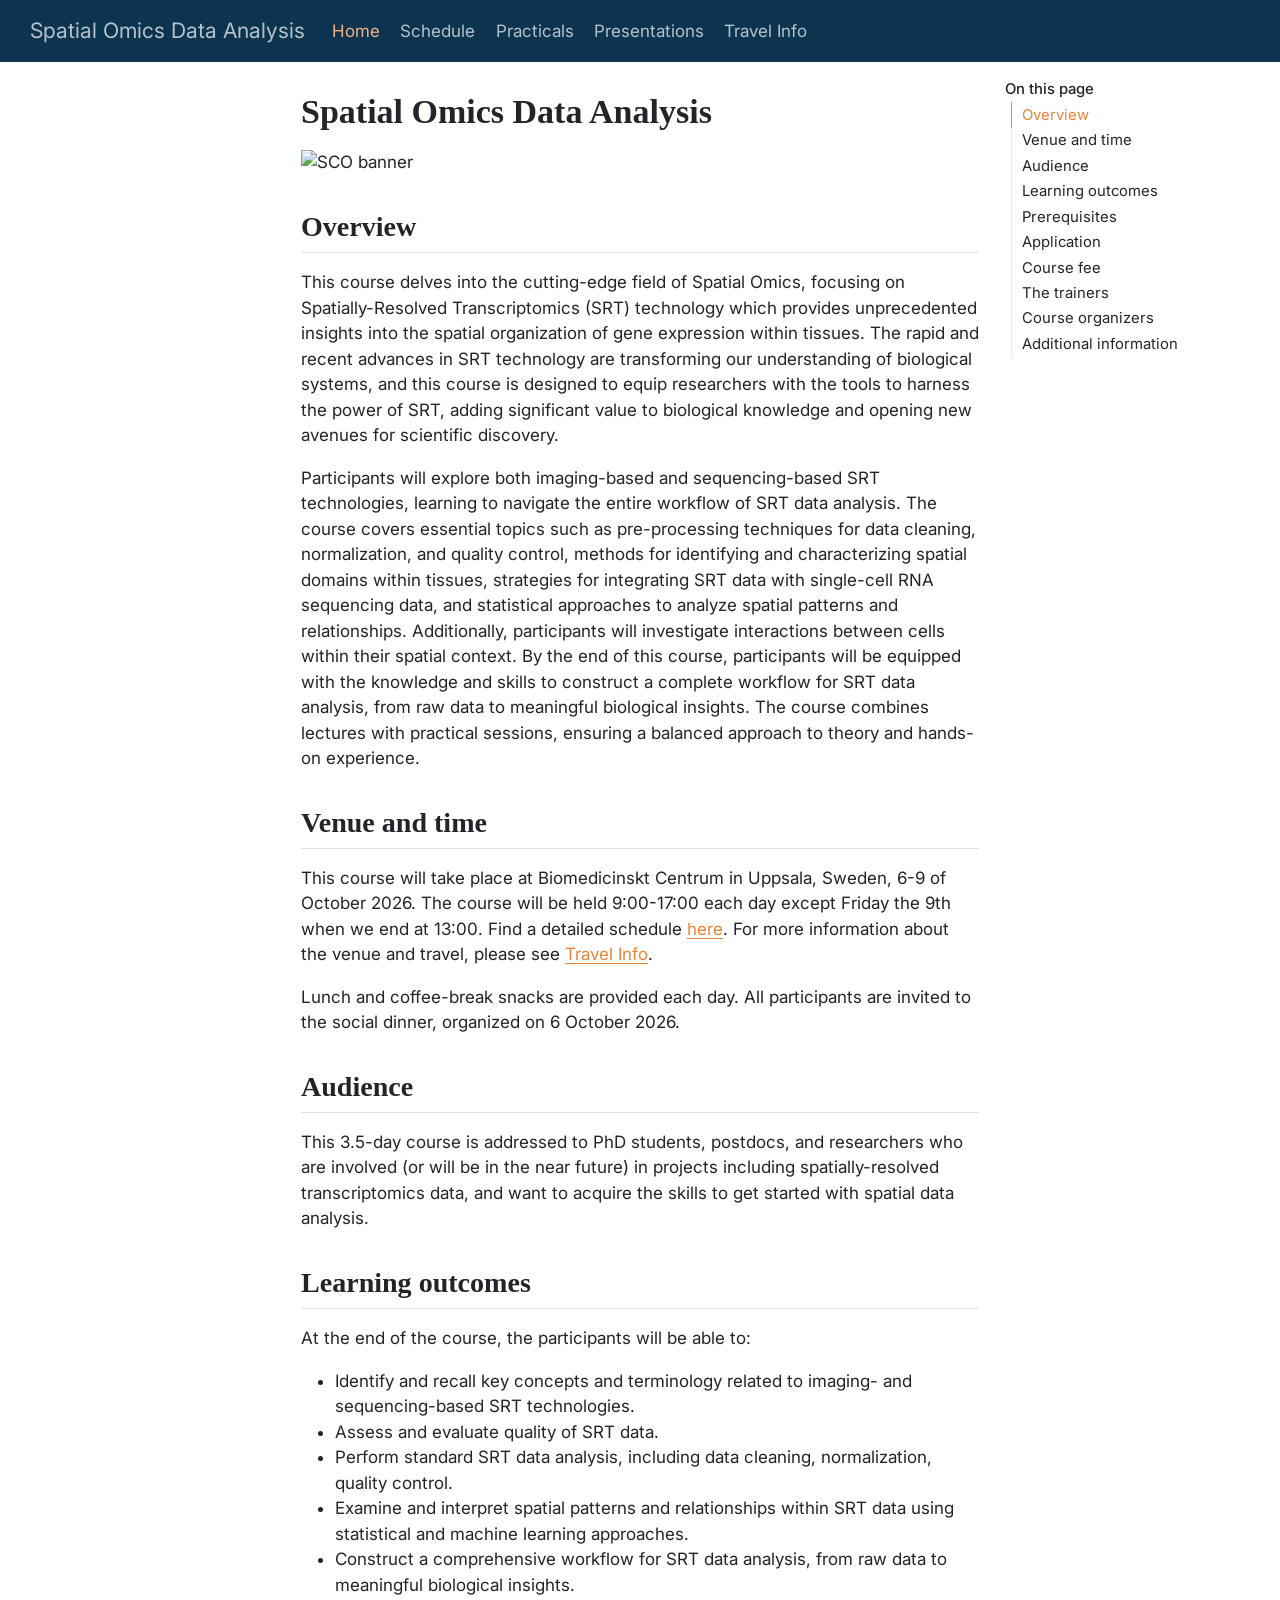
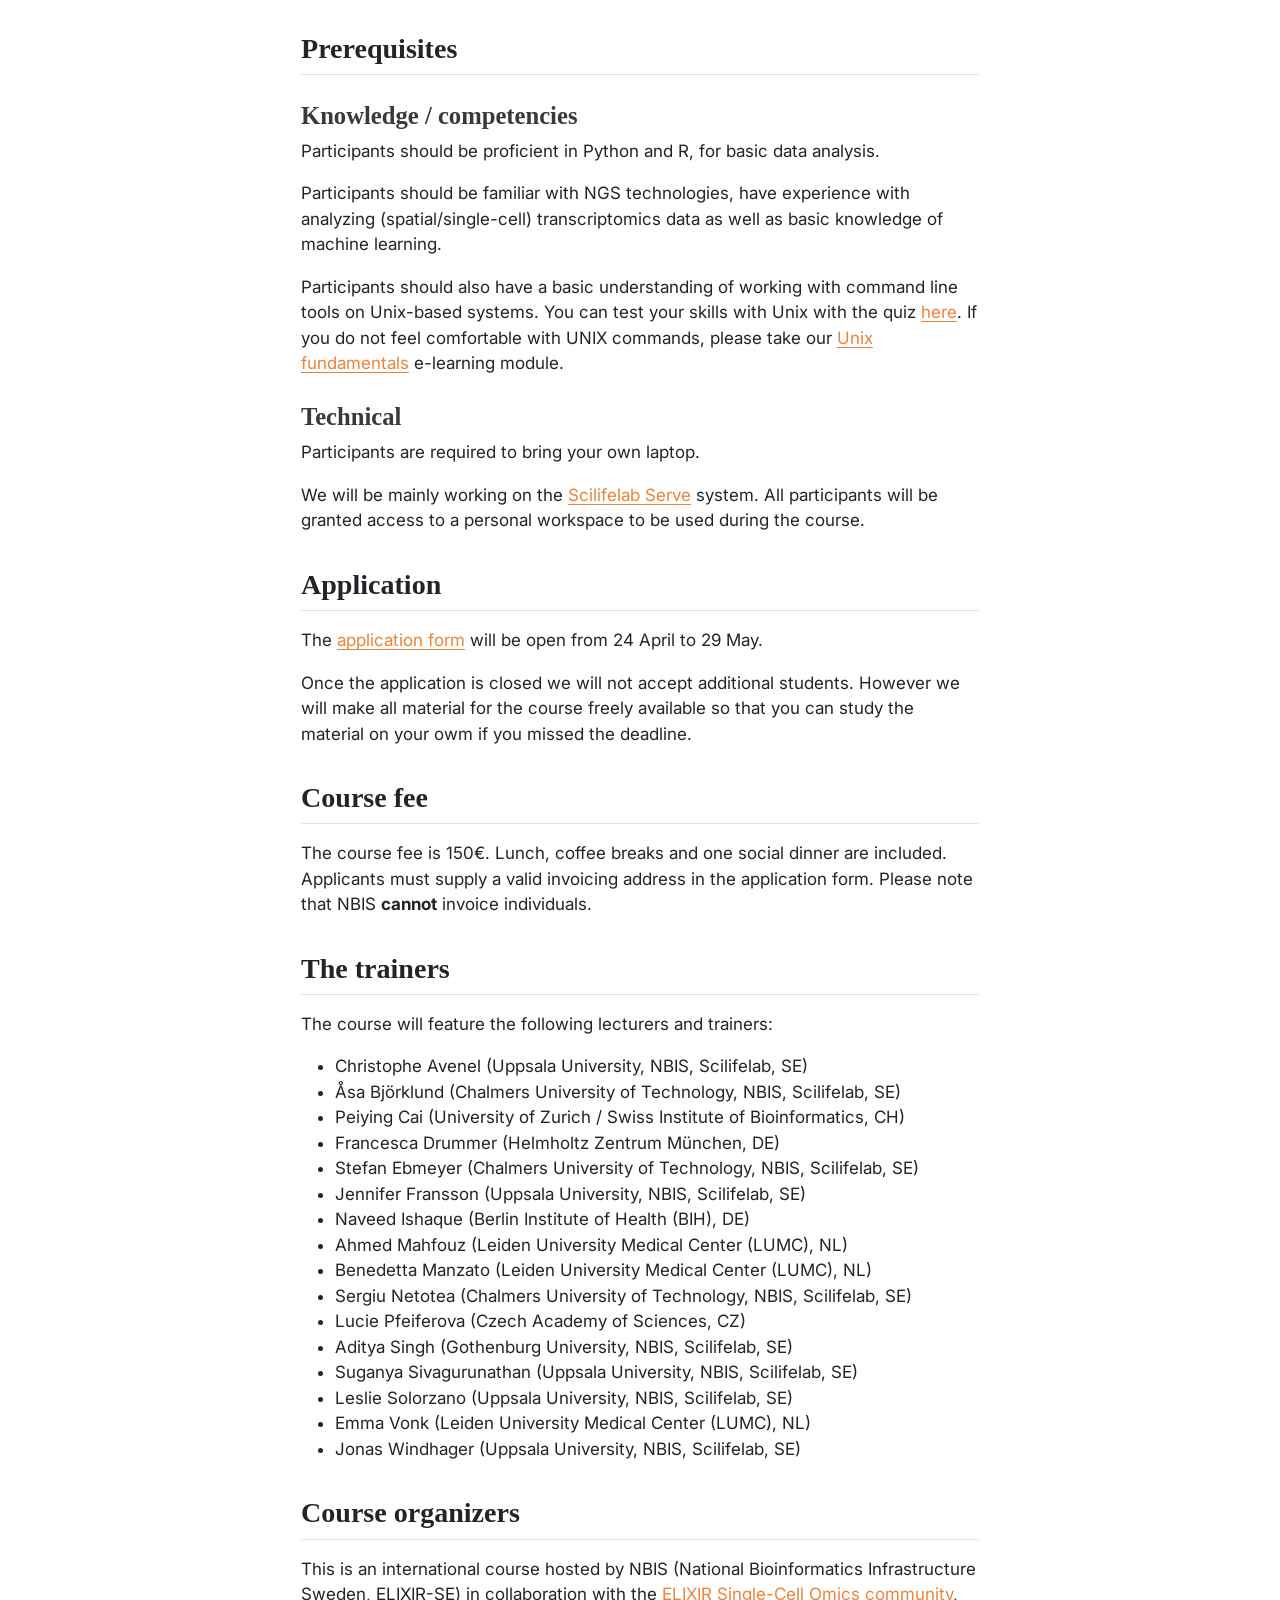
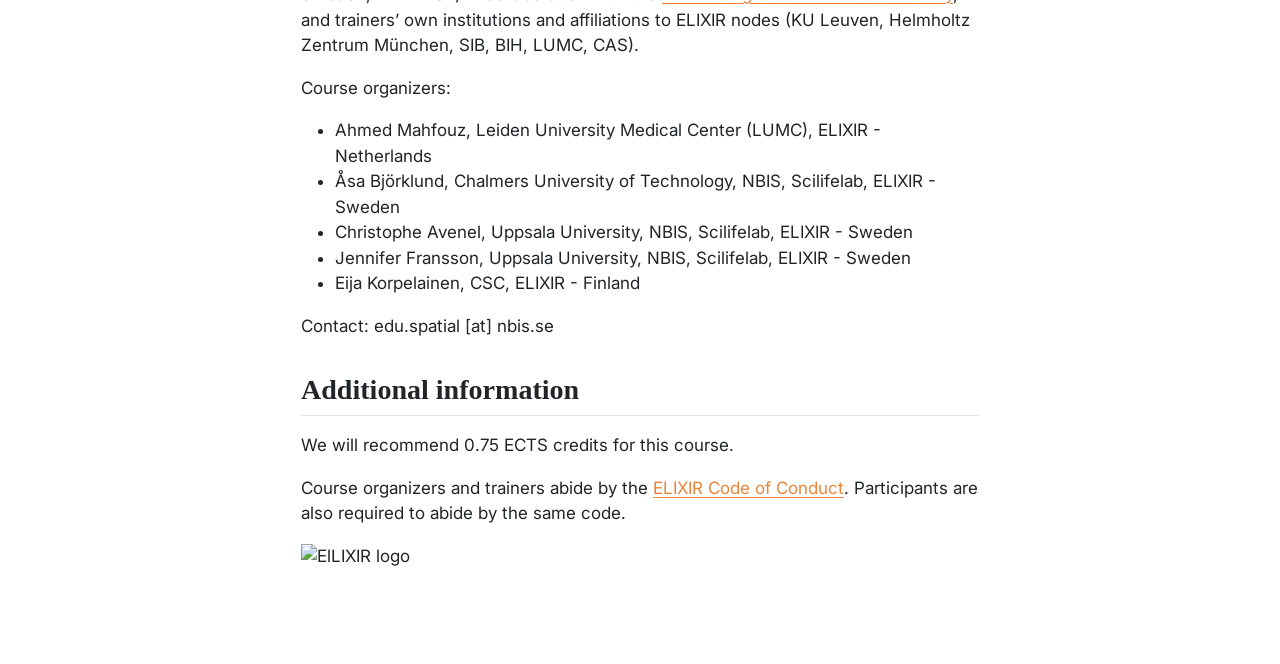
==== commit 765f1a93: "Built site for gh-pages" ====
--- a/index.html
+++ b/index.html
@@ -2,7 +2,7 @@
 <html xmlns="http://www.w3.org/1999/xhtml" lang="en" xml:lang="en"><head>
 
 <meta charset="utf-8">
-<meta name="generator" content="quarto-1.9.37">
+<meta name="generator" content="quarto-1.10.19">
 
 <meta name="viewport" content="width=device-width, initial-scale=1.0, user-scalable=yes">
 
@@ -12,10 +12,13 @@
 /* Default styles provided by pandoc.
 ** See https://pandoc.org/MANUAL.html#variables-for-html for config info.
 */
-code{white-space: pre-wrap;}
 span.smallcaps{font-variant: small-caps;}
-div.columns{display: flex; gap: min(4vw, 1.5em);}
-div.column{flex: auto; overflow-x: auto;}
+div.columns{display: flex; gap: 1.5em;}
+div.column{flex: auto;}
+@media screen {
+div.columns{gap: min(4vw, 1.5em);}
+div.column{overflow-x: auto;}
+}
 div.hanging-indent{margin-left: 1.5em; text-indent: -1.5em;}
 ul.task-list{list-style: none;}
 ul.task-list li input[type="checkbox"] {
@@ -40,10 +43,10 @@
 <script src="site_libs/quarto-html/tippy.umd.min.js"></script>
 <script src="site_libs/quarto-html/anchor.min.js"></script>
 <link href="site_libs/quarto-html/tippy.css" rel="stylesheet">
-<link href="site_libs/quarto-html/quarto-syntax-highlighting-7f8f88aac4f3542376d5c11b86a4c14d.css" rel="stylesheet" id="quarto-text-highlighting-styles">
+<link href="site_libs/quarto-html/quarto-syntax-highlighting-bf27225e3a48a9273f3daa8f8e829971.css" rel="stylesheet" id="quarto-text-highlighting-styles">
 <script src="site_libs/bootstrap/bootstrap.min.js"></script>
 <link href="site_libs/bootstrap/bootstrap-icons.css" rel="stylesheet">
-<link href="site_libs/bootstrap/bootstrap-8b80c645abefe39c3306ede891ec8e06.min.css" rel="stylesheet" append-hash="true" id="quarto-bootstrap" data-mode="light">
+<link href="site_libs/bootstrap/bootstrap-d4b868117108ce948dbec6cdd5e81bd1.min.css" rel="stylesheet" append-hash="true" id="quarto-bootstrap" data-mode="light">
 <script id="quarto-search-options" type="application/json">{
   "location": "navbar",
   "copy-button": false,
@@ -107,6 +110,10 @@
   <li class="nav-item">
     <a class="nav-link" href="./presentations.html"> 
 <span class="menu-text">Presentations</span></a>
+  </li>  
+  <li class="nav-item">
+    <a class="nav-link" href="./travel.html"> 
+<span class="menu-text">Travel Info</span></a>
   </li>  
 </ul>
             <ul class="navbar-nav navbar-nav-scroll ms-auto">
@@ -197,7 +204,7 @@
 </section>
 <section id="venue-and-time" class="level2">
 <h2 class="anchored" data-anchor-id="venue-and-time">Venue and time</h2>
-<p>This course will take place in Uppsala, Sweden, 6-9 of October 2026. The course will be held 9:00-17:00 each day except Friday the 9th when we end at 13:00. Find a detailed schedule <a href="./schedule.html">here</a>.</p>
+<p>This course will take place at Biomedicinskt Centrum in Uppsala, Sweden, 6-9 of October 2026. The course will be held 9:00-17:00 each day except Friday the 9th when we end at 13:00. Find a detailed schedule <a href="./schedule.html">here</a>. For more information about the venue and travel, please see <a href="./travel.html">Travel Info</a>.</p>
 <p>Lunch and coffee-break snacks are provided each day. All participants are invited to the social dinner, organized on 6 October 2026.</p>
 </section>
 <section id="audience" class="level2">
@@ -231,7 +238,7 @@
 </section>
 <section id="application" class="level2">
 <h2 class="anchored" data-anchor-id="application">Application</h2>
-<p>The <a href="https://docs.google.com/forms/d/e/1FAIpQLSfuCK9vRDuvmvl3REqMdPiFf1RtLLBIQRa87uYJEbgB8XGPBw/viewform">application form</a> will be open from 24 April to 22 May.</p>
+<p>The <a href="https://docs.google.com/forms/d/e/1FAIpQLSfuCK9vRDuvmvl3REqMdPiFf1RtLLBIQRa87uYJEbgB8XGPBw/viewform">application form</a> will be open from 24 April to 29 May.</p>
 <p>Once the application is closed we will not accept additional students. However we will make all material for the course freely available so that you can study the material on your owm if you missed the deadline.</p>
 </section>
 <section id="course-fee" class="level2">
@@ -242,21 +249,22 @@
 <h2 class="anchored" data-anchor-id="the-trainers">The trainers</h2>
 <p>The course will feature the following lecturers and trainers:</p>
 <ul>
+<li>Christophe Avenel (Uppsala University, NBIS, Scilifelab, SE)</li>
+<li>Åsa Björklund (Chalmers University of Technology, NBIS, Scilifelab, SE)</li>
+<li>Peiying Cai (University of Zurich / Swiss Institute of Bioinformatics, CH)</li>
 <li>Francesca Drummer (Helmholtz Zentrum München, DE)</li>
+<li>Stefan Ebmeyer (Chalmers University of Technology, NBIS, Scilifelab, SE)</li>
+<li>Jennifer Fransson (Uppsala University, NBIS, Scilifelab, SE)</li>
 <li>Naveed Ishaque (Berlin Institute of Health (BIH), DE)</li>
 <li>Ahmed Mahfouz (Leiden University Medical Center (LUMC), NL)</li>
 <li>Benedetta Manzato (Leiden University Medical Center (LUMC), NL)</li>
+<li>Sergiu Netotea (Chalmers University of Technology, NBIS, Scilifelab, SE)</li>
+<li>Lucie Pfeiferova (Czech Academy of Sciences, CZ)</li>
+<li>Aditya Singh (Gothenburg University, NBIS, Scilifelab, SE)</li>
+<li>Suganya Sivagurunathan (Uppsala University, NBIS, Scilifelab, SE)</li>
+<li>Leslie Solorzano (Uppsala University, NBIS, Scilifelab, SE)</li>
 <li>Emma Vonk (Leiden University Medical Center (LUMC), NL)</li>
-<li>Lucie Pfeiferova (Czech Academy of Sciences, CZ)</li>
-<li>Christophe Avenel (Uppsala University, NBIS, Scilifelab, SE)</li>
 <li>Jonas Windhager (Uppsala University, NBIS, Scilifelab, SE)</li>
-<li>Suganya Sivagurunathan (Uppsala University, NBIS, Scilifelab, SE)</li>
-<li>Stefan Ebmeyer (Chalmers University of Technology, NBIS, Scilifelab, SE)</li>
-<li>Åsa Björklund (Chalmers University of Technology, NBIS, Scilifelab, SE)</li>
-<li>Aditya Singh (Gothenburg University, NBIS, Scilifelab, SE)</li>
-<li>Leslie Solorzano (Uppsala University, NBIS, Scilifelab, SE)</li>
-<li>Jennifer Fransson (Uppsala University, NBIS, Scilifelab, SE)</li>
-<li>Sergiu Netotea (Chalmers University of Technology, NBIS, Scilifelab, SE)</li>
 </ul>
 </section>
 <section id="course-organizers" class="level2">
@@ -356,7 +364,7 @@
     }
       var localhostRegex = new RegExp(/^(?:http|https):\/\/localhost\:?[0-9]*\//);
       var mailtoRegex = new RegExp(/^mailto:/);
-        var filterRegex = new RegExp("https:\/\/elixir-europe-training\.github\.io\/ELIXIR-SCO-spatial-omics-2026\/");
+        var filterRegex = new RegExp("https:\/\/addityea\.github\.io\/ELIXIR-SCO-spatial-omics-2026\/");
       var isInternal = (href) => {
           return filterRegex.test(href) || localhostRegex.test(href) || mailtoRegex.test(href);
       }
--- a/site_libs/quarto-html/quarto-syntax-highlighting-bf27225e3a48a9273f3daa8f8e829971.css
+++ b/site_libs/quarto-html/quarto-syntax-highlighting-bf27225e3a48a9273f3daa8f8e829971.css
@@ -0,0 +1,236 @@
+/* quarto syntax highlight colors */
+:root {
+  --quarto-hl-ot-color: #003B4F;
+  --quarto-hl-at-color: #657422;
+  --quarto-hl-ss-color: #20794D;
+  --quarto-hl-an-color: #5E5E5E;
+  --quarto-hl-fu-color: #4758AB;
+  --quarto-hl-st-color: #20794D;
+  --quarto-hl-cf-color: #003B4F;
+  --quarto-hl-op-color: #5E5E5E;
+  --quarto-hl-er-color: #AD0000;
+  --quarto-hl-bn-color: #AD0000;
+  --quarto-hl-al-color: #AD0000;
+  --quarto-hl-va-color: #111111;
+  --quarto-hl-bu-color: inherit;
+  --quarto-hl-ex-color: inherit;
+  --quarto-hl-pp-color: #AD0000;
+  --quarto-hl-in-color: #5E5E5E;
+  --quarto-hl-vs-color: #20794D;
+  --quarto-hl-wa-color: #5E5E5E;
+  --quarto-hl-do-color: #5E5E5E;
+  --quarto-hl-im-color: #00769E;
+  --quarto-hl-ch-color: #20794D;
+  --quarto-hl-dt-color: #AD0000;
+  --quarto-hl-fl-color: #AD0000;
+  --quarto-hl-co-color: #5E5E5E;
+  --quarto-hl-cv-color: #5E5E5E;
+  --quarto-hl-cn-color: #8f5902;
+  --quarto-hl-sc-color: #5E5E5E;
+  --quarto-hl-dv-color: #AD0000;
+  --quarto-hl-kw-color: #003B4F;
+}
+
+/* other quarto variables */
+:root {
+  --quarto-font-monospace: SFMono-Regular, Menlo, Monaco, Consolas, "Liberation Mono", "Courier New", monospace;
+}
+
+/* syntax highlight based on Pandoc's rules */
+pre > code.sourceCode > span {
+  color: #003B4F;
+}
+
+code.sourceCode > span {
+  color: #003B4F;
+}
+
+div.sourceCode,
+div.sourceCode pre.sourceCode {
+  color: #003B4F;
+}
+
+/* Normal */
+code span {
+  color: #003B4F;
+}
+
+/* Alert */
+code span.al {
+  color: #AD0000;
+  font-style: inherit;
+}
+
+/* Annotation */
+code span.an {
+  color: #5E5E5E;
+  font-style: inherit;
+}
+
+/* Attribute */
+code span.at {
+  color: #657422;
+  font-style: inherit;
+}
+
+/* BaseN */
+code span.bn {
+  color: #AD0000;
+  font-style: inherit;
+}
+
+/* BuiltIn */
+code span.bu {
+  font-style: inherit;
+}
+
+/* ControlFlow */
+code span.cf {
+  color: #003B4F;
+  font-weight: bold;
+  font-style: inherit;
+}
+
+/* Char */
+code span.ch {
+  color: #20794D;
+  font-style: inherit;
+}
+
+/* Constant */
+code span.cn {
+  color: #8f5902;
+  font-style: inherit;
+}
+
+/* Comment */
+code span.co {
+  color: #5E5E5E;
+  font-style: inherit;
+}
+
+/* CommentVar */
+code span.cv {
+  color: #5E5E5E;
+  font-style: italic;
+}
+
+/* Documentation */
+code span.do {
+  color: #5E5E5E;
+  font-style: italic;
+}
+
+/* DataType */
+code span.dt {
+  color: #AD0000;
+  font-style: inherit;
+}
+
+/* DecVal */
+code span.dv {
+  color: #AD0000;
+  font-style: inherit;
+}
+
+/* Error */
+code span.er {
+  color: #AD0000;
+  font-style: inherit;
+}
+
+/* Extension */
+code span.ex {
+  font-style: inherit;
+}
+
+/* Float */
+code span.fl {
+  color: #AD0000;
+  font-style: inherit;
+}
+
+/* Function */
+code span.fu {
+  color: #4758AB;
+  font-style: inherit;
+}
+
+/* Import */
+code span.im {
+  color: #00769E;
+  font-style: inherit;
+}
+
+/* Information */
+code span.in {
+  color: #5E5E5E;
+  font-style: inherit;
+}
+
+/* Keyword */
+code span.kw {
+  color: #003B4F;
+  font-weight: bold;
+  font-style: inherit;
+}
+
+/* Operator */
+code span.op {
+  color: #5E5E5E;
+  font-style: inherit;
+}
+
+/* Other */
+code span.ot {
+  color: #003B4F;
+  font-style: inherit;
+}
+
+/* Preprocessor */
+code span.pp {
+  color: #AD0000;
+  font-style: inherit;
+}
+
+/* SpecialChar */
+code span.sc {
+  color: #5E5E5E;
+  font-style: inherit;
+}
+
+/* SpecialString */
+code span.ss {
+  color: #20794D;
+  font-style: inherit;
+}
+
+/* String */
+code span.st {
+  color: #20794D;
+  font-style: inherit;
+}
+
+/* Variable */
+code span.va {
+  color: #111111;
+  font-style: inherit;
+}
+
+/* VerbatimString */
+code span.vs {
+  color: #20794D;
+  font-style: inherit;
+}
+
+/* Warning */
+code span.wa {
+  color: #5E5E5E;
+  font-style: italic;
+}
+
+.prevent-inlining {
+  content: "</";
+}
+
+/*# sourceMappingURL=8be38f48d34c45af72792cbd699585e7.css.map */
